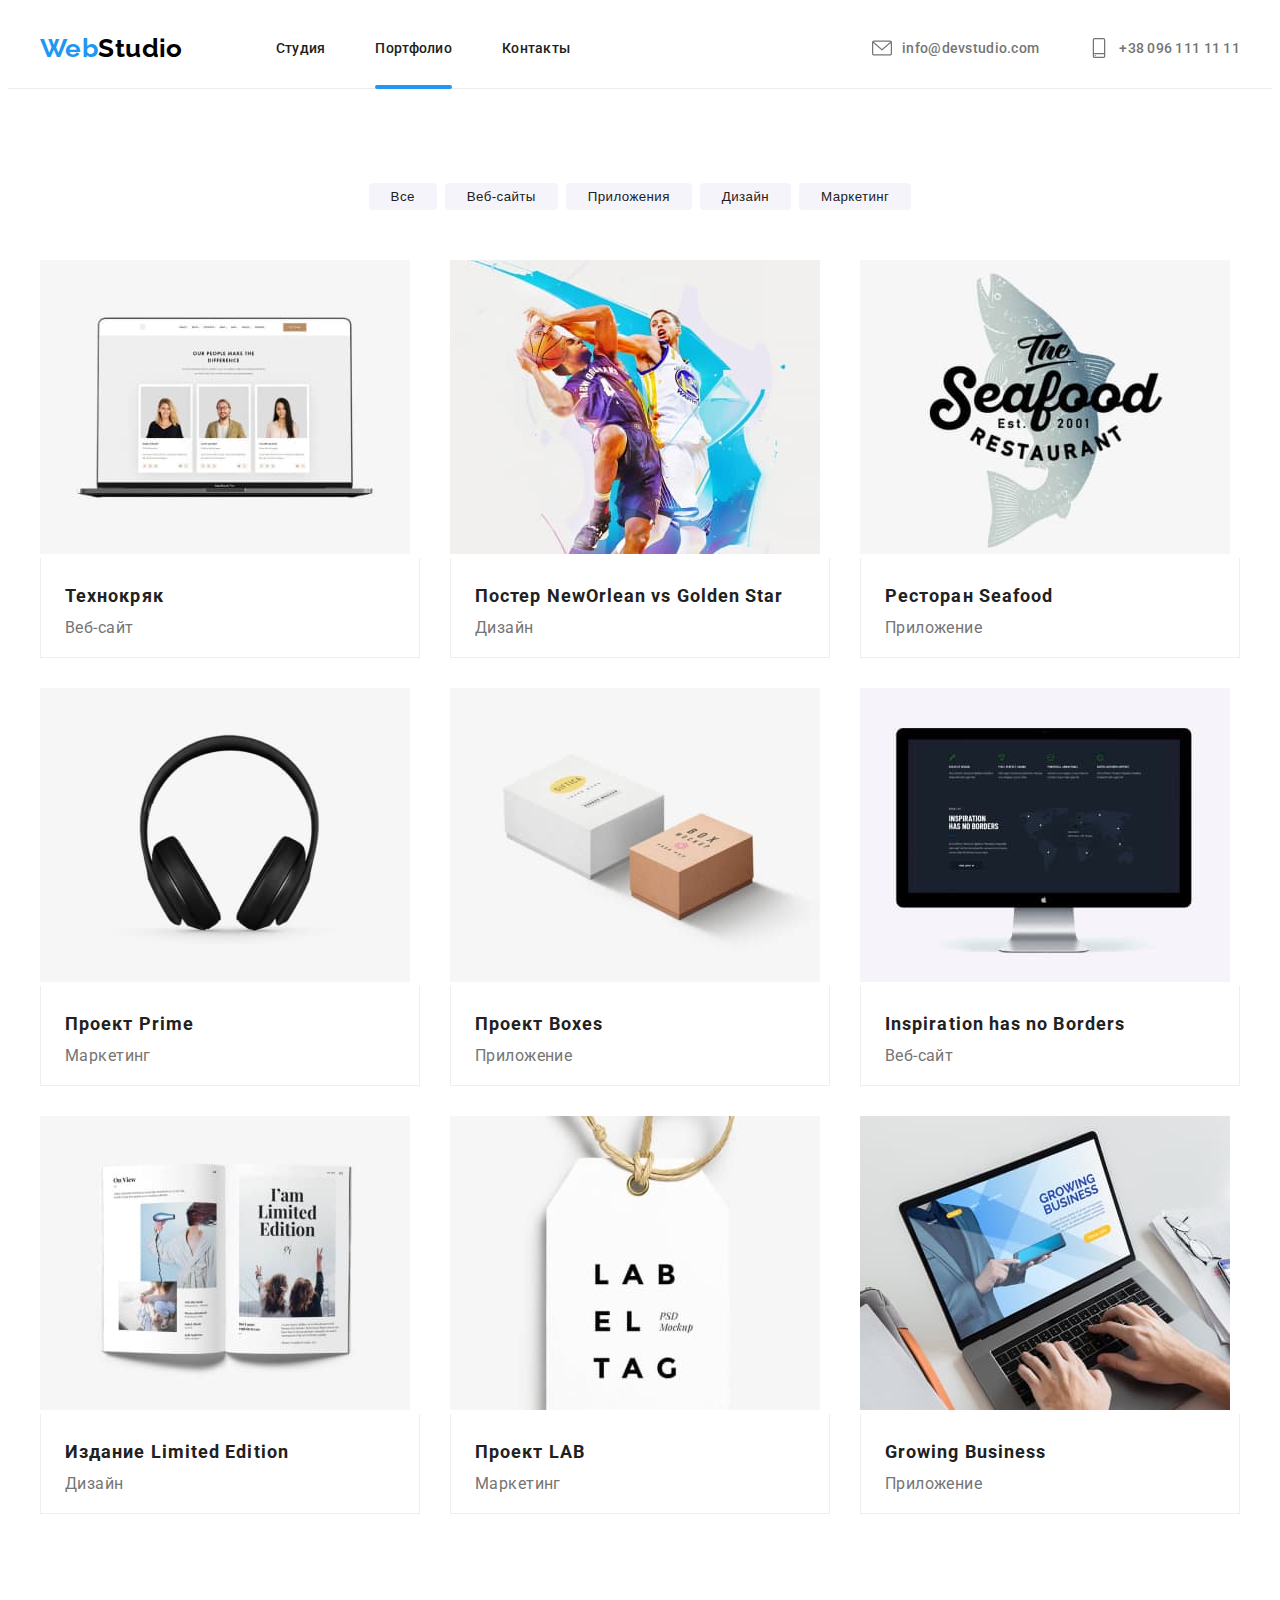
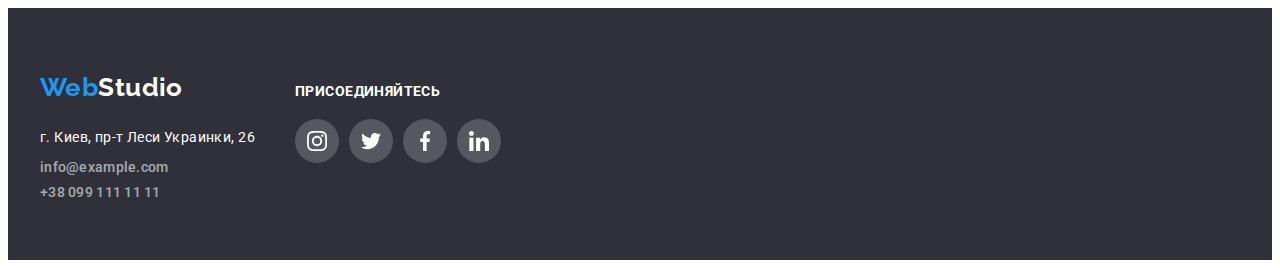
==== portfolio.html @ acebe958 "добавление дз5" ====
<!DOCTYPE html>
<html lang="ru">
  <head>
    <meta charset="UTF-8" />
    <meta http-equiv="X-UA-Compatible" content="IE=edge" />
    <meta name="viewport" content="width=device-width, initial-scale=1.0" />
    <title>Портфолио</title>
    <link rel="preconnect" href="https://fonts.gstatic.com" />
    <link
      rel="stylesheet"
      href="https://cdnjs.cloudflare.com/ajax/libs/modern-normalize/1.0.0/modern-normalize.min.css"
      integrity="sha512-ISS7cAi1PEhQ8jnbJpJZMd29NlhNj4AWYyLOSp2CE/CsHxTCu+r+t0D2yoJudVrd0/8fTVPUVDzY5Tvli75u/g=="
      crossorigin="anonymous"
    />
    <link
      href="https://fonts.googleapis.com/css2?family=Raleway:wght@700&family=Roboto:wght@400;500;700;900&display=swap"
      rel="stylesheet"
    />
    <link rel="stylesheet" href="./css/styles.css" />
  </head>
  <body>
    <!--Шапка сайта-->
    <header class="header">
      <div class="container">
        <nav class="navigation">
          <a class="logo link" href="./index.html"
            ><span class="first-part-logo">Web</span
            ><span class="second-part-logo">Studio</span></a
          >
          <ul class="site-nav list-no-style">
            <li class="item">
              <a class="link" href="./index.html">Студия</a>
            </li>
            <li class="item">
              <a class="current link" href="./portfolio.html">Портфолио</a>
            </li>
            <li class="item"><a class="link" href="#">Контакты</a></li>
          </ul>
        </nav>
        <ul class="list-no-style contacts">
          <li class="item">
            <a class="link-contacts link" href="mailto:info@devstudio.com">
              <svg class="contacts-icon" width="20" height="20">
                <use href="./images/icons.svg#icon-envelope"></use>
              </svg>
              info@devstudio.com</a
            >
          </li>
          <li class="item">
            <a class="link-contacts link" href="tel:+380961111111">
              <svg class="contacts-icon" width="20" height="20">
                <use href="./images/icons.svg#icon-smartphone"></use>
              </svg>
              +38 096 111 11 11</a
            >
          </li>
        </ul>
      </div>
    </header>
    <!-- Основная информация -->
    <main class="main-portfolio">
      <section class="section">
        <div class="container">
          <h1 class="section-title" hidden>Портфолио</h1>
          <!-- Кнопки -->
          <ul class="list-no-style filters">
            <li class="btn">
              <button type="button" class="button secondary btn-filters">
                Все
              </button>
            </li>
            <li class="btn">
              <button type="button" class="button secondary btn-filters">
                Веб-сайты
              </button>
            </li>
            <li class="btn">
              <button type="button" class="button secondary btn-filters">
                Приложения
              </button>
            </li>
            <li class="btn">
              <button type="button" class="button secondary btn-filters">
                Дизайн
              </button>
            </li>
            <li class="btn">
              <button type="button" class="button secondary btn-filters">
                Маркетинг
              </button>
            </li>
          </ul>
          <!-- /Кнопки -->

          <!-- Карточки -->
          <ul class="cards-list list-no-style">
            <li class="element">
              <div class="thumb">
                <img
                  src="./images/portfolio/project-1.jpg"
                  alt="Ноутбук с открытой страницей сайта"
                  width="370"
                />
                <div class="overlay-cards">
                  <p class="overlay-text">
                    Технокряк это современная площадка распространения
                    коронавируса. Компании используют эту платформу для
                    цифрового шпионажа и атак на защищённые сервера конкурентов.
                  </p>
                </div>
              </div>
              <div class="text">
                <h2 class="title">Технокряк</h2>
                <p>Веб-сайт</p>
              </div>
            </li>
            <li class="element">
              <div class="thumb">
                <img
                  src="./images/portfolio/project-2.jpg"
                  alt="Два баскетболиста"
                  width="370"
                />
                <div class="overlay-cards">
                  <p class="overlay-text">
                    Технокряк это современная площадка распространения
                    коронавируса. Компании используют эту платформу для
                    цифрового шпионажа и атак на защищённые сервера конкурентов.
                  </p>
                </div>
              </div>
              <div class="text">
                <h2 class="title">Постер NewOrlean vs Golden Star</h2>
                <p>Дизайн</p>
              </div>
            </li>
            <li class="element">
              <div class="thumb">
                <img
                  src="./images/portfolio/project-3.jpg"
                  alt="Логотип ресторана"
                  width="370"
                />
                <div class="overlay-cards">
                  <p class="overlay-text">
                    Технокряк это современная площадка распространения
                    коронавируса. Компании используют эту платформу для
                    цифрового шпионажа и атак на защищённые сервера конкурентов.
                  </p>
                </div>
              </div>
              <div class="text">
                <h2 class="title">Ресторан Seafood</h2>
                <p>Приложение</p>
              </div>
            </li>
            <li class="element">
              <div class="thumb">
                <img
                  src="./images/portfolio/project-4.jpg"
                  alt="Наушники"
                  width="370"
                />
                <div class="overlay-cards">
                  <p class="overlay-text">
                    Технокряк это современная площадка распространения
                    коронавируса. Компании используют эту платформу для
                    цифрового шпионажа и атак на защищённые сервера конкурентов.
                  </p>
                </div>
              </div>
              <div class="text">
                <h2 class="title">Проект Prime</h2>
                <p>Маркетинг</p>
              </div>
            </li>
            <li class="element">
              <div class="thumb">
                <img
                  src="./images/portfolio/project-5.jpg"
                  alt="Две коробки"
                  width="370"
                />
                <div class="overlay-cards">
                  <p class="overlay-text">
                    Технокряк это современная площадка распространения
                    коронавируса. Компании используют эту платформу для
                    цифрового шпионажа и атак на защищённые сервера конкурентов.
                  </p>
                </div>
              </div>
              <div class="text">
                <h2 class="title">Проект Boxes</h2>
                <p>Приложение</p>
              </div>
            </li>
            <li class="element">
              <div class="thumb">
                <img
                  src="./images/portfolio/project-6.jpg"
                  alt="Монитор"
                  width="370"
                />
                <div class="overlay-cards">
                  <p class="overlay-text">
                    Технокряк это современная площадка распространения
                    коронавируса. Компании используют эту платформу для
                    цифрового шпионажа и атак на защищённые сервера конкурентов.
                  </p>
                </div>
              </div>
              <div class="text">
                <h2 class="title">Inspiration has no Borders</h2>
                <p>Веб-сайт</p>
              </div>
            </li>
            <li class="element">
              <div class="thumb">
                <img
                  src="./images/portfolio/project-7.jpg"
                  alt="Открытый журнал"
                  width="370"
                />
                <div class="overlay-cards">
                  <p class="overlay-text">
                    Технокряк это современная площадка распространения
                    коронавируса. Компании используют эту платформу для
                    цифрового шпионажа и атак на защищённые сервера конкурентов.
                  </p>
                </div>
              </div>
              <div class="text">
                <h2 class="title">Издание Limited Edition</h2>
                <p>Дизайн</p>
              </div>
            </li>
            <li class="element">
              <div class="thumb">
                <img
                  src="./images/portfolio/project-8.jpg"
                  alt="Бирка на веревочке"
                  width="370"
                />
                <div class="overlay-cards">
                  <p class="overlay-text">
                    Технокряк это современная площадка распространения
                    коронавируса. Компании используют эту платформу для
                    цифрового шпионажа и атак на защищённые сервера конкурентов.
                  </p>
                </div>
              </div>
              <div class="text">
                <h2 class="title">Проект LAB</h2>
                <p>Маркетинг</p>
              </div>
            </li>
            <li class="element">
              <div class="thumb">
                <img
                  src="./images/portfolio/project-9.jpg"
                  alt="Работа на ноутбуке"
                  width="370"
                />
                <div class="overlay-cards">
                  <p class="overlay-text">
                    Технокряк это современная площадка распространения
                    коронавируса. Компании используют эту платформу для
                    цифрового шпионажа и атак на защищённые сервера конкурентов.
                  </p>
                </div>
              </div>
              <div class="text">
                <h2 class="title">Growing Business</h2>
                <p>Приложение</p>
              </div>
            </li>
          </ul>
          <!-- /Карточки -->
        </div>
      </section>
    </main>

    <!--Подвал-->
    <footer class="footer">
      <div class="container">
        <div class="footer-left-block">
          <a class="logo link" href="./index.html"
            ><span class="first-part-logo">Web</span
            ><span class="second-part-logo">Studio</span></a
          >
          <address class="footer-address">
            <p class="item">г. Киев, пр-т Леси Украинки, 26</p>
            <a class="link-contacts link item" href="mailto:info@example.com"
              >info@example.com</a
            >
            <a class="link-contacts link item" href="tel:+380991111111"
              >+38 099 111 11 11</a
            >
          </address>
        </div>
        <div class="footer-right-block">
          <h2 class="title">Присоединяйтесь</h2>
          <ul class="list-no-style social-list">
            <li class="item">
              <a class="social-link" href="instagram.com">
                <svg class="social-icon" width="20" height="20">
                  <use href="./images/icons.svg#icon-instagram"></use>
                </svg>
              </a>
            </li>
            <li class="item">
              <a class="social-link" href="twitter.com">
                <svg class="social-icon" width="20" height="20">
                  <use href="./images/icons.svg#icon-twitter"></use>
                </svg>
              </a>
            </li>
            <li class="item">
              <a class="social-link" href="facebook.com">
                <svg class="social-icon" width="20" height="20">
                  <use href="./images/icons.svg#icon-facebook"></use>
                </svg>
              </a>
            </li>
            <li class="item">
              <a class="social-link" href="linkedin.com">
                <svg class="social-icon" width="20" height="20">
                  <use href="./images/icons.svg#icon-linkedin"></use>
                </svg>
              </a>
            </li>
          </ul>
        </div>
      </div>
    </footer>
  </body>
</html>
---- css/styles.css ----
:root {
  --primary-bg-color: #ffffff;
  --secondary-bg-color: #f5f4fa;
  --bg-color-footer: #2f303a;
  --primary-text-color: #757575;
  --title-text-color: #212121;
  --accent-color: #2196f3;
  --text-color-on-dark: #ffffff;
  --header-border-color: #ececec;
  --border-color: #eeeeee;
  --card-set-gap: 30px;
  --icon-color: #afb1b8;
  --icon-background-color-footer: rgba (255, 255, 255, 0.1);
  --shadow-cards: 0px 2px 1px rgba(0, 0, 0, 0.2),
    0px 1px 1px rgba(0, 0, 0, 0.14), 0px 1px 3px rgba(0, 0, 0, 0.12);
  --shadow-cards-element: 0px 1px 1px rgba(0, 0, 0, 0.12),
    0px 4px 4px rgba(0, 0, 0, 0.06), 1px 4px 6px rgba(0, 0, 0, 0.16);
  --accent-overlay-color: rgba(33, 150, 243, 0.9);
  --shadow-button: 0px 3px 1px rgba(0, 0, 0, 0.1),
    0px 1px 2px rgba(0, 0, 0, 0.08), 0px 2px 2px rgba(0, 0, 0, 0.12);

  --shadow-button-order: 0px 4px 4px rgba(0, 0, 0, 0.15);
}

body {
  background-color: var(--primary-bg-color);
  color: var(--primary-text-color);
  font-family: Roboto, Oxygen, Ubuntu, Cantarell, 'Open Sans', 'Helvetica Neue',
    sans-serif;
  font-size: 14px;
  line-height: 1.71;
  letter-spacing: 0.03em;
}
h1,
h2,
h3,
h4,
h5,
h6,
p {
  margin-top: 0px;
  margin-bottom: 0px;
}
/* Components */

/* Container */
.container {
  width: 1200px;
  padding-left: 15px;
  padding-right: 15px;
  margin: 0 auto;
}
/* /Container */

/* LOGO */
.logo {
  font-family: Raleway;
  font-weight: 700;
  font-size: 26px;
  line-height: 1.476;
}
.first-part-logo {
  color: var(--accent-color);
}
.second-part-logo {
  color: #000000;
}
/* /LOGO */

/* LIST */
.list-no-style {
  list-style: none;
  padding: 0;
  margin: 0;
}

/* /LIST */

/* LINK */
.link {
  color: currentColor;
  text-decoration: none;
}
/* /LINK */

/* BUTTONS */
.button {
  background-color: var(--secondary-bg-color);
  color: var(--title-text-color);
  cursor: pointer;
  text-align: center;
  border: transparent;
  border-radius: 4px;
}

.primary {
  font-weight: bold;
  font-size: 16px;
  line-height: 1.875;
  /* display: flex;
    align-items: center; */
  letter-spacing: 0.06em;
  background-color: var(--accent-color);
  color: var(--text-color-on-dark);
  padding: 10px 32px;
}

.secondary {
  letter-spacing: 0.03em;
  background-color: var(--secondary-bg-color);
  color: var(--title-text-color);
  padding: 6px 22px;
}
/* /BUTTONS */

/* /Components */

/* Основной цвет текста #757575 */
/* Вторичный цвет текста черный #212121 */
/* Цвет выделения синий #2196F3 */
/* Дополнительный цвет текста белый #FFFFFF */
/* Вторичный цвет фона #F5F4FA */

/* Header */
.header {
  border-bottom: 1px solid var(--header-border-color);
}
.header .container {
  display: flex;
  align-items: center;
}
.navigation {
  display: flex;
  align-items: center;
}
.header .logo {
  margin-right: 93px;
}

.site-nav {
  display: flex;
}

.site-nav .item:not(:last-child) {
  margin-right: 50px;
}

.site-nav .link {
  padding-top: 32px;
  padding-bottom: 32px;
  display: block;
  font-weight: 500;
  font-size: 14px;
  line-height: 1.143;
  letter-spacing: 0.02em;
  color: var(--title-text-color);
  transition: color 250ms cubic-bezier(0.4, 0, 0.2, 1);
}

.site-nav .link:hover,
.site-nav .link:focus {
  color: var(--accent-color);
}
/* .site-nav .link.current {
  color: var(--accent-color);
} */

.site-nav .item {
  display: flex;
}

.current.link {
  display: flex;
  position: relative;
}

.current.link::after {
  content: '';
  position: absolute;
  bottom: -1px;
  height: 4px;
  width: 100%;
  background-color: var(--accent-color);
  border-radius: 2px;
}

.link-contacts {
  font-weight: 500;
  font-size: 14px;
  line-height: 1.143;
  letter-spacing: 0.02em;
  color: currentColor;
}

.link-contacts {
  display: flex;
  align-items: center;
  transition: color 250ms cubic-bezier(0.4, 0, 0.2, 1);
}

.contacts-icon {
  margin-right: 10px;
  fill: currentColor;
}

.link-contacts:hover,
.link-contacts:focus {
  color: var(--accent-color);
}

.header .contacts {
  margin-left: auto;
}
.header .contacts {
  display: flex;
}

.contacts .item + .item {
  margin-left: 50px;
}

.link-contacts .link {
  display: flex;
}
.contacts-icon {
  display: flex;
  flex-direction: row;
}
/* /Header */

/* Main */

/* Hero */
.hero {
  text-align: center;
}
.hero-title {
  font-weight: 900;
  font-size: 44px;
  line-height: 1.36;
  letter-spacing: 0.06em;
  text-transform: uppercase;
  color: var(--text-color-on-dark);
  margin-top: 0px;
  margin-bottom: 30px;
}

.overlay {
  background-color: var(--bg-color-footer);
  box-sizing: border-box;
  background-image: linear-gradient(
      to right,
      rgba(47, 48, 58, 0.4),
      rgba(47, 48, 58, 0.4)
    ),
    url(../images/bg-hero.jpg);
  background-repeat: no-repeat;
  background-size: cover;
  background-position: center;
  height: 600px;
  max-width: 1600px;
  margin-left: auto;
  margin-right: auto;
  padding-top: 200px;
  padding-bottom: 200px;
}
/* /Hero */

/* section */
.section {
  padding-top: 94px;
  padding-bottom: 94px;
}

.section.no-padding {
  padding-top: 0;
}
.section-title {
  font-weight: bold;
  font-size: 36px;
  line-height: 1.167;
  text-align: center;
  color: var(--title-text-color);
  margin-bottom: 50px;
}
/* /section */

/* advantage */
.advantage-list {
  display: flex;
  justify-content: space-between;
}
.advantage-list .title {
  font-weight: bold;
  font-size: 14px;
  line-height: 1.143;
  text-transform: uppercase;
  color: var(--title-text-color);
  margin-bottom: 10px;
}

.advantage {
  width: 270px;
}
.advantage:not(:last-child) {
  margin-right: 30px;
}

/* .advantage::before {

 
  min-height: 110px;

  margin-bottom: 10px;

}
*/
.advantage-icon {
  display: flex;
  background-color: var(--secondary-bg-color);
  align-items: center;
  justify-content: center;
  width: 270px;
  height: 120px;

  margin-bottom: 30px;
}

/* /advantage */

/* Work */
.work-list {
  display: flex;
  justify-content: space-between;
}

.work-list .item {
  position: relative;
}

.work-example {
  display: block;
}

.work-label {
  position: absolute;
  bottom: 0%;
  display: block;
  text-align: center;
  align-items: center;
  padding: 27px 82px;
  background-image: linear-gradient(
    to right,
    rgba(47, 48, 58, 0.8),
    rgba(47, 48, 58, 0.8)
  );
  color: var(--text-color-on-dark);
  text-transform: uppercase;
}

/* /Work */

/* Team */
.team {
  background-color: var(--secondary-bg-color);
}
.team-list {
  font-size: 16px;
  line-height: 1.188;
  text-align: center;
  display: flex;
}

.team-list .title {
  font-weight: 500;
  color: var(--title-text-color);
  margin-bottom: 10px;
}
.team-list .text {
  padding-top: 30px;
  padding-bottom: 30px;
  padding-left: 32px;
  padding-right: 32px;
}
.team-list .element {
  width: 270px;
  border-radius: 4px;
  box-shadow: var(--shadow-cards);
}
.team-list .element:not(:last-child) {
  margin-right: 30px;
}

.text .about {
  margin-bottom: 16px;
}

.social-list {
  display: flex;
  text-align: center;
}
.social-list .item {
  display: flex;
  /* height: 44px;
  width: 44px; */
  align-items: center;
  justify-content: center;
  border-radius: 50%;
}

.social-list .item:not(:last-child) {
  margin-right: 10px;
}

.social-list .social-link {
  display: flex;
  height: 44px;
  width: 44px;
  align-items: center;
  justify-content: center;
  border-radius: 50%;
  background-color: inherit;
  transition: background-color 250ms cubic-bezier(0.4, 0, 0.2, 1);
}

.social-list .social-link:hover,
.social-list .social-link:focus {
  background-color: var(--accent-color);
}

.social-icon {
  fill: var(--icon-color);
  transition: fill 250ms cubic-bezier(0.4, 0, 0.2, 1);
}

.team-list .social-link:hover .social-icon,
.team-list .social-link:focus .social-icon {
  fill: var(--text-color-on-dark);
}

/* /Team */

/* Clients */
.clients-list {
  display: flex;
  justify-content: center;
}
.clients-list .item {
  display: flex;
  border: 1px solid var(--icon-color);
  box-sizing: border-box;
  border-radius: 4px;
  width: 170px;
  height: 90px;
  transition: 250ms cubic-bezier(0.4, 0, 0.2, 1);
}

.clients-list .item:not(:last-child) {
  margin-right: 30px;
}

.clients-list .clients-link {
  display: flex;
  width: 100%;
  align-items: center;
  justify-content: center;
}

.clients-icon {
  fill: var(--icon-color);
  transition: fill 250ms cubic-bezier(0.4, 0, 0.2, 1);
}

.clients-list .clients-link:hover,
.clients-list .clients-link:focus {
  border: 1px solid var(--accent-color);
}

.clients-list .clients-link:hover .clients-icon,
.clients-list .clients-link:focus .clients-icon {
  fill: var(--accent-color);
}

/* /Clients */

/* Buttons */
.btn-order {
  font-weight: 700;
  box-shadow: var(--shadow-button-order);
}

.filters .btn:not(:last-child) {
  margin-right: 8px;
}

.btn .btn-filters {
  font-weight: 500;
  background-color: var(--secondary-bg-color);
  color: var(--title-text-color);
  box-shadow: none;
  transition: background-color 250ms cubic-bezier(0.4, 0, 0.2, 1),
    color 250ms cubic-bezier(0.4, 0, 0.2, 1),
    box-shadow 250ms cubic-bezier(0.4, 0, 0.2, 1);
}

.filters {
  display: flex;
  justify-content: center;
  margin-bottom: 50px;
}

.btn .btn-filters:hover,
.btn .btn-filters:focus {
  background-color: var(--accent-color);
  color: var(--text-color-on-dark);
  box-shadow: var(--shadow-button);
}
/* /Buttons */

/* Elements */
.element {
  background-color: var(--primary-bg-color);
}
.element .photo {
  display: block;
}
/* /Elements */

/* Cards */
.cards-list {
  font-size: 16px;
  line-height: 1.188;
  display: flex;
  flex-wrap: wrap;
  margin-left: calc(-1 * var(--card-set-gap));
  margin-top: calc(-1 * var(--card-set-gap));
}
.cards-list .element {
  flex-basis: calc(100% / 3 - 30px);
  margin-left: var(--card-set-gap);
  margin-top: var(--card-set-gap);
  transition: box-shadow 250ms cubic-bezier(0.4, 0, 0.2, 1);
}

.cards-list .element:hover {
  box-shadow: var(--shadow-cards-element);
}

.cards-list .title {
  font-weight: bold;
  font-size: 18px;
  line-height: 2;
  letter-spacing: 0.06em;
  color: var(--title-text-color);
  margin-bottom: 4px;
}
.cards-list .text {
  padding-top: 20px;
  padding-bottom: 20px;
  padding-right: 24px;
  padding-left: 24px;
  border: 1px solid var(--border-color);
  border-top: none;
}

.thumb {
  position: relative;
  overflow: hidden;
}

.overlay-cards {
  display: flex;
  position: absolute;
  opacity: 0;
  top: 0;
  left: 0;
  transform: translateY(100%);
  height: 100%;
  width: 100%;
  background-color: var(--accent-overlay-color);
  padding-left: 25px;
  padding-right: 25px;
  align-items: center;
  transition: transform 250ms cubic-bezier(0.4, 0, 0.2, 1);
}

.cards-list .element:hover .overlay-cards {
  transform: translateY(0);
  opacity: 1;
}

.overlay-text {
  color: var(--text-color-on-dark);
  font-size: 18px;
  line-height: 1.56;
  letter-spacing: 0.03em;
}

/* /Cards */

/* /Main */

/* Footer */

.footer {
  background-color: var(--bg-color-footer);
  padding-top: 60px;
  padding-bottom: 60px;
}

.footer .container {
  display: flex;
  align-items: baseline;
}

.footer-left-block {
  margin-right: 40px;
}

.footer .logo {
  display: block;
  margin-bottom: 20px;
}
.footer-address {
  font-size: 14px;
  font-style: normal;
  line-height: 1.714;
  color: var(--text-color-on-dark);

  display: flex;
  flex-direction: column;
}
.footer-address .link-contacts {
  color: rgba(255, 255, 255, 0.6);
  transition: color 250ms cubic-bezier(0.4, 0, 0.2, 1);
}

.footer-address .item:not(:last-child) {
  margin-bottom: 9px;
}

.footer-address .link-contacts:hover,
.footer-address .link-contacts:focus {
  color: var(--accent-color);
}
.footer .second-part-logo {
  color: var(--text-color-on-dark);
}

.footer-right-block {
  text-align: center;
}
.footer-right-block .title {
  color: var(--text-color-on-dark);
  color: var(--text-color-on-dark);
  font-weight: bold;
  font-size: 14px;
  line-height: 1.143;
  text-transform: uppercase;
  margin-bottom: 20px;
  text-align: left;
}

.footer-right-block .item {
  border-radius: 50%;
  background-color: rgba(255, 255, 255, 0.1);
  background-repeat: no-repeat;
  background-position: center;
  background-size: 20px;
  transition: background-color 250ms cubic-bezier(0.4, 0, 0.2, 1);
}

.footer-right-block .social-link:hover,
.footer-right-block .social-link:focus {
  background-color: var(--accent-color);
}
.footer .social-icon {
  fill: var(--text-color-on-dark);
}

/* /Footer */

/* -------------------------------------------- */

.is-hidden {
  visibility: hidden;
  opacity: 0;
  pointer-events: none;
}
/* 
.is-hidden .backdrop {
  opacity: 0;
} */

.backdrop {
  /* visibility: visible; */
  position: fixed;
  top: 0;
  bottom: 0;
  background: rgba(0, 0, 0, 0.2);
  width: 100%;
  height: 100%;
  opacity: 1;
  transition: opacity 250ms cubic-bezier(0.4, 0, 0.2, 1);
  transition: visibility 250ms cubic-bezier(0.4, 0, 0.2, 1);
}

.is-hidden .modal {
  transform: scale(0.5);
  opacity: 0;
}

.modal {
  transform: scale(1);
  transition: transform 250ms cubic-bezier(0.4, 0, 0.2, 1),
    opacity 250ms cubic-bezier(0.4, 0, 0.2, 1);
  opacity: 1;
  position: absolute;
  top: 50%;
  left: 50%;
  transform: translate(-50%, -50%);
  width: 528px;
  height: 581px;
  background-color: var(--primary-bg-color);
  box-shadow: 0px 1px 3px rgba(0, 0, 0, 0.12), 0px 1px 1px rgba(0, 0, 0, 0.14),
    0px 2px 1px rgba(0, 0, 0, 0.2);
  border-radius: 4px;
}

.close {
  position: absolute;
  top: 8px;
  right: 8px;
  display: flex;
  align-items: center;
  justify-content: center;
  height: 30px;
  width: 30px;
  background: #ffffff;
  border: 1px solid rgba(0, 0, 0, 0.1);
  box-sizing: border-box;
  border-radius: 15px;
  cursor: pointer;
}
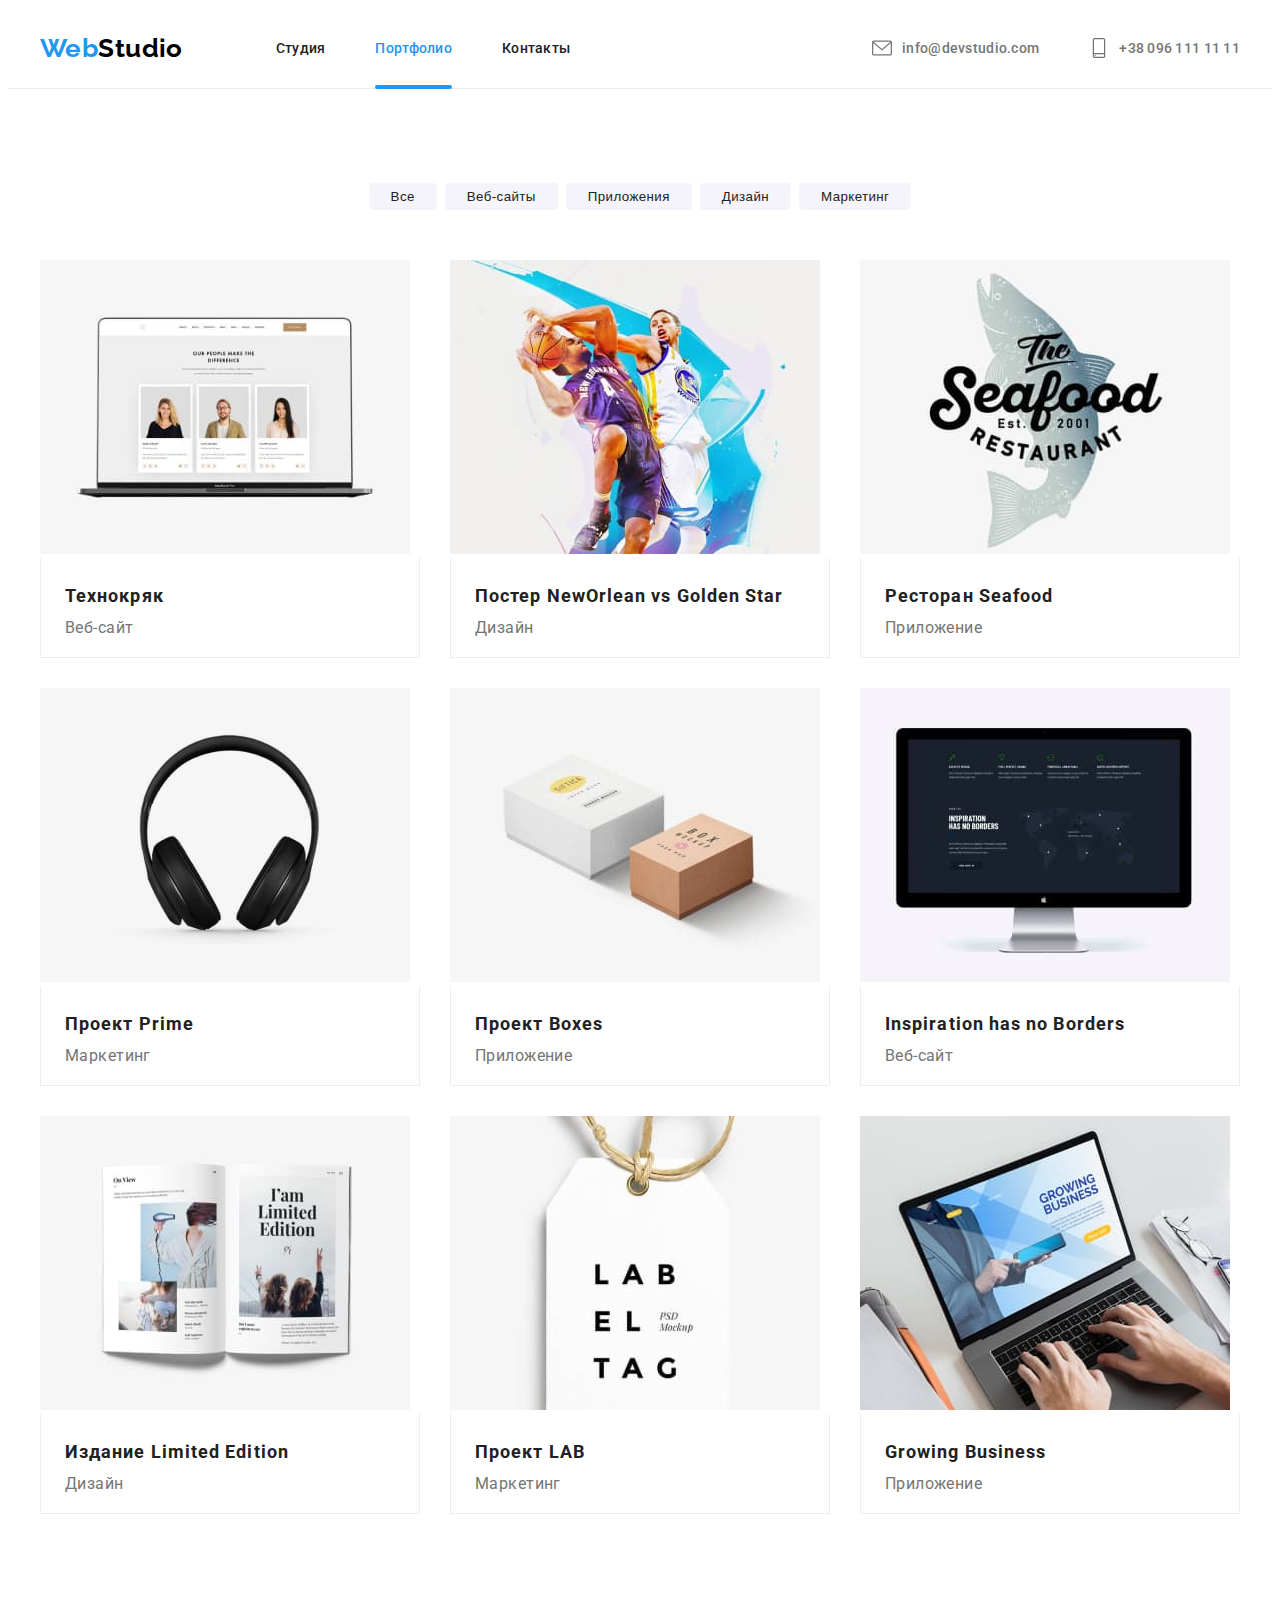
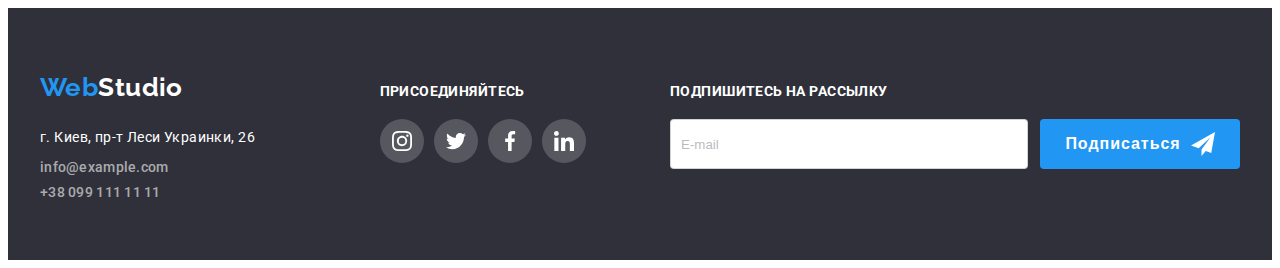
==== commit bafff51c: "доделал 6дз" ====
--- a/portfolio.html
+++ b/portfolio.html
@@ -331,6 +331,26 @@
             </li>
           </ul>
         </div>
+        <form class="js-speaker-form form-send">
+          <div class="form-field">
+            <label for="send" class="form-label title"
+              >Подпишитесь на рассылку</label
+            >
+            <input
+              type="email"
+              class="form-input"
+              name="send"
+              id="send"
+              placeholder="E-mail"
+            />
+          </div>
+  
+          <button type="submit" class="button primary">
+            <span class="btn-send-text">Подписаться</span>
+            <svg width="24" height="24">
+              <use href="./images/icons.svg#icon-send"></use>
+            </svg>
+          </button>
       </div>
     </footer>
   </body>
--- a/css/styles.css
+++ b/css/styles.css
@@ -20,6 +20,7 @@
     0px 1px 2px rgba(0, 0, 0, 0.08), 0px 2px 2px rgba(0, 0, 0, 0.12);
 
   --shadow-button-order: 0px 4px 4px rgba(0, 0, 0, 0.15);
+  --input-textarea-border: rgba(33, 33, 33, 0.2);
 }
 
 body {
@@ -102,7 +103,12 @@
   letter-spacing: 0.06em;
   background-color: var(--accent-color);
   color: var(--text-color-on-dark);
-  padding: 10px 32px;
+  /* padding: 10px 32px; */
+  justify-content: center;
+  display: flex;
+  align-items: center;
+  width: 200px;
+  height: 50px;
 }
 
 .secondary {
@@ -161,9 +167,9 @@
 .site-nav .link:focus {
   color: var(--accent-color);
 }
-/* .site-nav .link.current {
+.site-nav .link.current {
   color: var(--accent-color);
-} */
+}
 
 .site-nav .item {
   display: flex;
@@ -447,23 +453,27 @@
 }
 .clients-list .item {
   display: flex;
+  /* border: 1px solid var(--icon-color);
+  box-sizing: border-box;
+  border-radius: 4px; */
+  width: 170px;
+  height: 90px;
+  /* transition: 250ms cubic-bezier(0.4, 0, 0.2, 1); */
+}
+
+.clients-list .item:not(:last-child) {
+  margin-right: 30px;
+}
+
+.clients-list .clients-link {
+  display: flex;
+  width: 100%;
+  align-items: center;
+  justify-content: center;
   border: 1px solid var(--icon-color);
   box-sizing: border-box;
   border-radius: 4px;
-  width: 170px;
-  height: 90px;
   transition: 250ms cubic-bezier(0.4, 0, 0.2, 1);
-}
-
-.clients-list .item:not(:last-child) {
-  margin-right: 30px;
-}
-
-.clients-list .clients-link {
-  display: flex;
-  width: 100%;
-  align-items: center;
-  justify-content: center;
 }
 
 .clients-icon {
@@ -484,9 +494,11 @@
 /* /Clients */
 
 /* Buttons */
-.btn-order {
+.btn-center {
   font-weight: 700;
   box-shadow: var(--shadow-button-order);
+  margin-left: auto;
+  margin-right: auto;
 }
 
 .filters .btn:not(:last-child) {
@@ -611,6 +623,7 @@
 .footer .container {
   display: flex;
   align-items: baseline;
+  justify-content: space-between;
 }
 
 .footer-left-block {
@@ -650,9 +663,9 @@
 .footer-right-block {
   text-align: center;
 }
-.footer-right-block .title {
+.footer .title {
   color: var(--text-color-on-dark);
-  color: var(--text-color-on-dark);
+  /* color: var(--text-color-on-dark); */
   font-weight: bold;
   font-size: 14px;
   line-height: 1.143;
@@ -742,3 +755,188 @@
   border-radius: 15px;
   cursor: pointer;
 }
+
+.icon-close {
+  fill: var(--title-text-color);
+  transition: fill 250ms cubic-bezier(0.4, 0, 0.2, 1);
+}
+
+.close:hover .icon-close,
+.close:focus .icon-close {
+  fill: var(--accent-color);
+}
+
+/* ------------------------------------------- */
+
+/* FORM */
+.form-textarea {
+  resize: none;
+}
+
+.form {
+  position: relative;
+  padding: 40px;
+  width: 528px;
+  height: 581px;
+  /* outline: 1px solid tomato; */
+  margin-left: auto;
+  margin-right: auto;
+  box-sizing: border-box;
+}
+
+.form-title {
+  text-align: center;
+  font-weight: bold;
+  font-size: 20px;
+  line-height: 1.15;
+  letter-spacing: 0.03em;
+
+  color: var(--title-text-color);
+  margin: 0;
+  margin-bottom: 12px;
+}
+
+.form-field {
+  position: relative;
+  display: flex;
+  flex-direction: column;
+  margin-bottom: 10px;
+  /* outline: 1px solid tomato; */
+}
+
+.form .form-label {
+  color: var(--primary-text-color);
+}
+
+.form-field ::placeholder {
+  color: rgba(117, 117, 117, 0.5);
+}
+
+.form-field .form-input,
+.form-field .form-textarea {
+  margin: 0;
+  padding: 10px 10px;
+  border-radius: 4px;
+  border: 1px solid var(--input-textarea-border);
+  width: 448px;
+  height: 40px;
+  box-sizing: border-box;
+  outline: none;
+  transition: border 250ms cubic-bezier(0.4, 0, 0.2, 1);
+}
+
+.form-field .form-input:focus,
+.form-field .form-textarea:focus {
+  border: 1px solid var(--accent-color);
+}
+
+.form-field .form-textarea {
+  min-height: 120px;
+}
+.group {
+  margin-bottom: 20px;
+}
+
+.agree {
+  position: relative;
+  display: flex;
+  flex-direction: row;
+  align-items: center;
+  justify-content: center;
+  margin-bottom: 30px;
+  height: 24px;
+  /* z-index: 2; */
+  /* background-color: tomato; */
+}
+.layer2 {
+  z-index: 1;
+}
+
+/* .agree-input {
+  opacity: 0;
+} */
+
+.icon-disagree,
+.icon-agree {
+  position: absolute;
+  display: flex;
+  align-items: center;
+  justify-content: center;
+  top: 5px;
+  left: 12px;
+  height: 15px;
+  width: 16px;
+  pointer-events: none;
+}
+
+.icon-agree {
+  opacity: 0;
+}
+
+.agree-input:checked ~ .icon-disagree {
+  opacity: 0;
+}
+
+.agree-input:checked ~ .icon-agree {
+  opacity: 1;
+}
+
+.agree .text-label {
+  font-size: 14px;
+  line-height: 1.71;
+  letter-spacing: 0.03em;
+
+  color: var(--primary-text-color);
+
+  margin-left: 7px;
+}
+
+.form-field .icon-form {
+  position: absolute;
+  left: 12px;
+  bottom: 11px;
+  fill: var(--title-text-color);
+  width: 18px;
+  height: 18px;
+  transition: fill 250ms cubic-bezier(0.4, 0, 0.2, 1);
+  /* background-color: aquamarine; */
+}
+
+.form-field .form-input:focus + .icon-form {
+  fill: var(--accent-color);
+}
+
+.modal-link {
+  color: var(--accent-color);
+}
+
+.form-send .form-input {
+  width: 358px;
+  height: 50px;
+}
+
+.form-send {
+  position: relative;
+  display: flex;
+  align-items: flex-end;
+  width: 570px;
+  height: 86px;
+  /* outline: 1px solid tomato; */
+  box-sizing: border-box;
+}
+
+.form-send .form-field {
+  margin-right: 12px;
+  margin-bottom: 0;
+  /* 
+  position: relative;
+  display: flex;
+  flex-direction: column;
+  margin-bottom: 10px; */
+}
+
+.btn-send-text {
+  margin-right: 10px;
+}
+
+/* ------------------------------------------- */
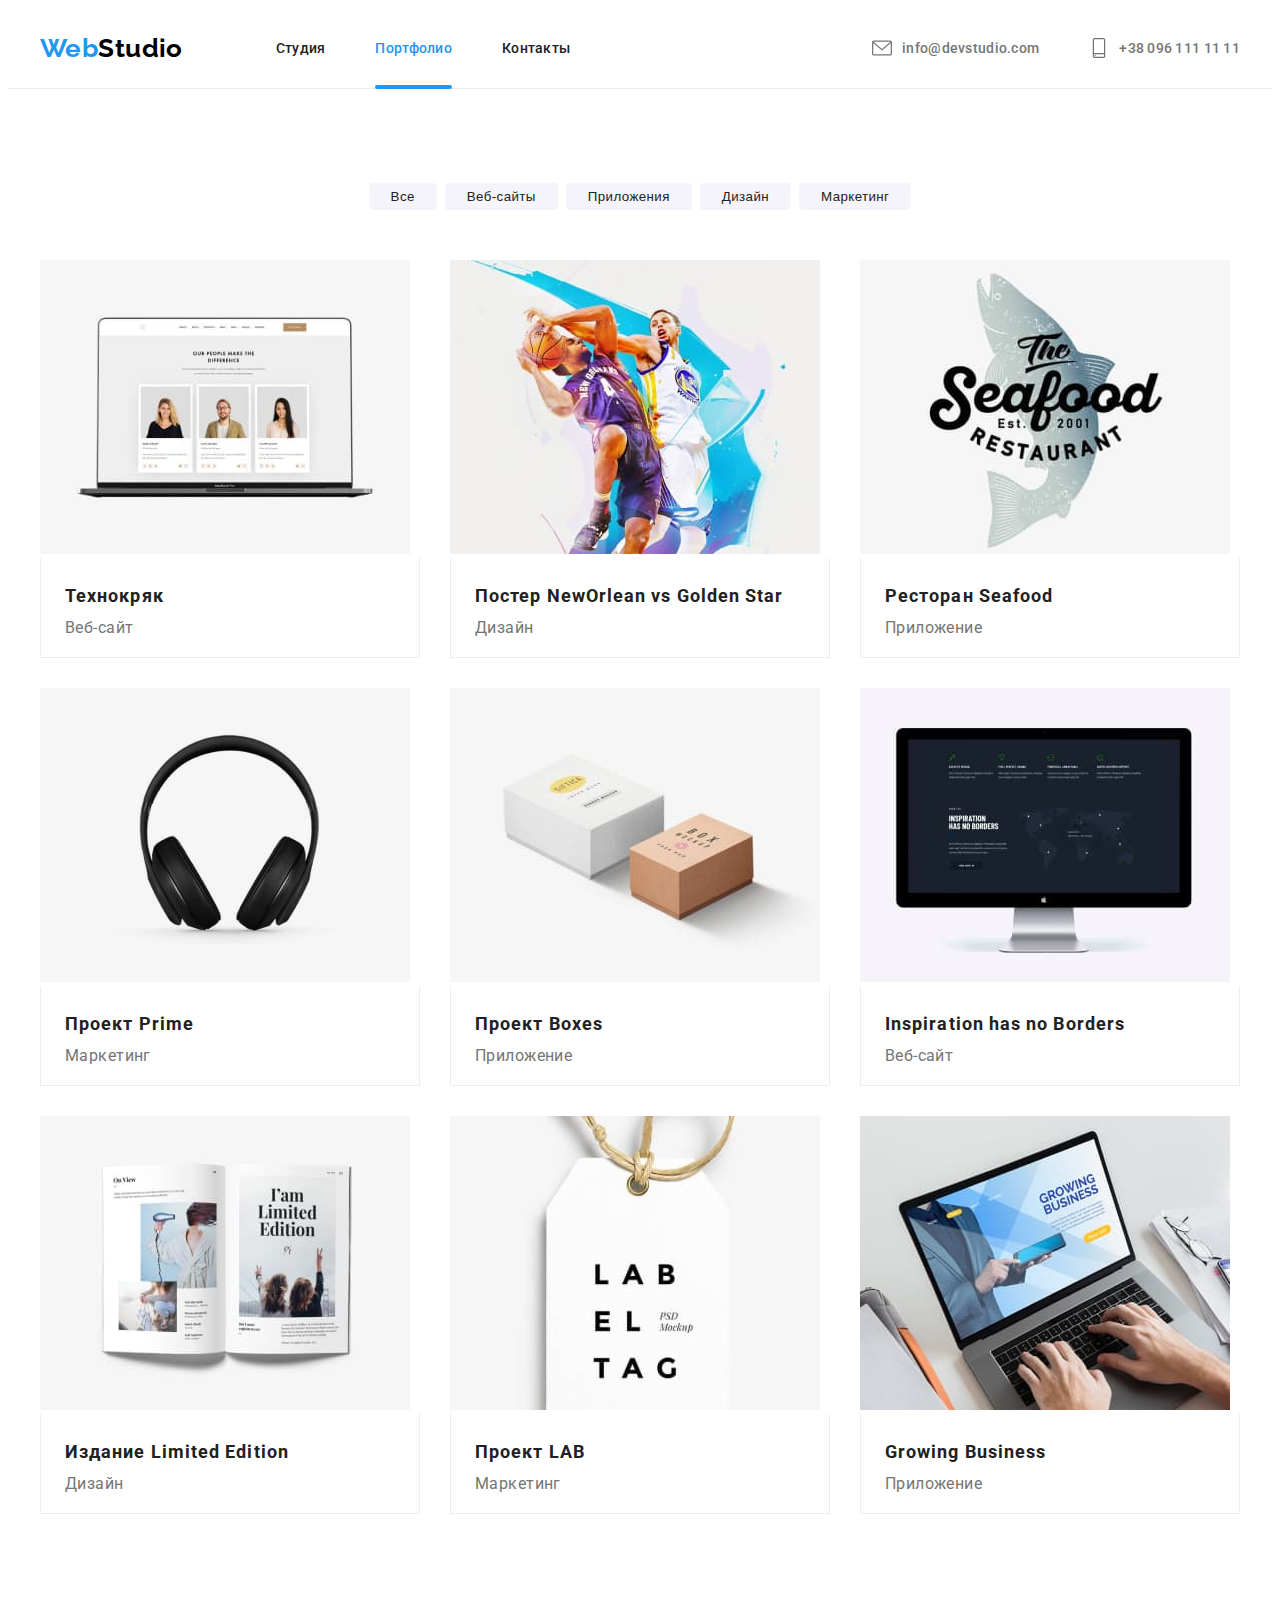
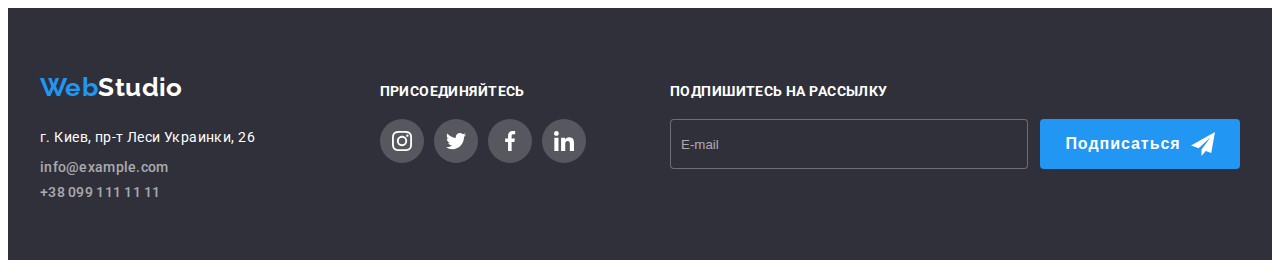
==== commit 3cd0c751: "Правки после ментора" ====
--- a/portfolio.html
+++ b/portfolio.html
@@ -344,13 +344,14 @@
               placeholder="E-mail"
             />
           </div>
-  
+
           <button type="submit" class="button primary">
             <span class="btn-send-text">Подписаться</span>
             <svg width="24" height="24">
               <use href="./images/icons.svg#icon-send"></use>
             </svg>
           </button>
+        </form>
       </div>
     </footer>
   </body>
--- a/css/styles.css
+++ b/css/styles.css
@@ -825,6 +825,12 @@
   transition: border 250ms cubic-bezier(0.4, 0, 0.2, 1);
 }
 
+.form .form-input[type='text'],
+.form .form-input[type='tel'],
+.form .form-input[type='email'] {
+  padding-left: 42px;
+}
+
 .form-field .form-input:focus,
 .form-field .form-textarea:focus {
   border: 1px solid var(--accent-color);
@@ -852,9 +858,9 @@
   z-index: 1;
 }
 
-/* .agree-input {
+.agree-input {
   opacity: 0;
-} */
+}
 
 .icon-disagree,
 .icon-agree {
@@ -863,6 +869,7 @@
   align-items: center;
   justify-content: center;
   top: 5px;
+  /* left: 2px; */
   left: 12px;
   height: 15px;
   width: 16px;
@@ -925,6 +932,14 @@
   box-sizing: border-box;
 }
 
+.form-send .form-input {
+  background-color: var(--bg-color-footer);
+  border: 1px solid rgba(255, 255, 255, 0.3);
+  /* box-sizing: border-box;
+  filter: drop-shadow(0px 4px 4px rgba(0, 0, 0, 0.15));
+  border-radius: 4px; */
+}
+
 .form-send .form-field {
   margin-right: 12px;
   margin-bottom: 0;
@@ -939,4 +954,8 @@
   margin-right: 10px;
 }
 
+.form-send .form-input::placeholder {
+  color: rgba(255, 255, 255, 0.6);
+}
+
 /* ------------------------------------------- */
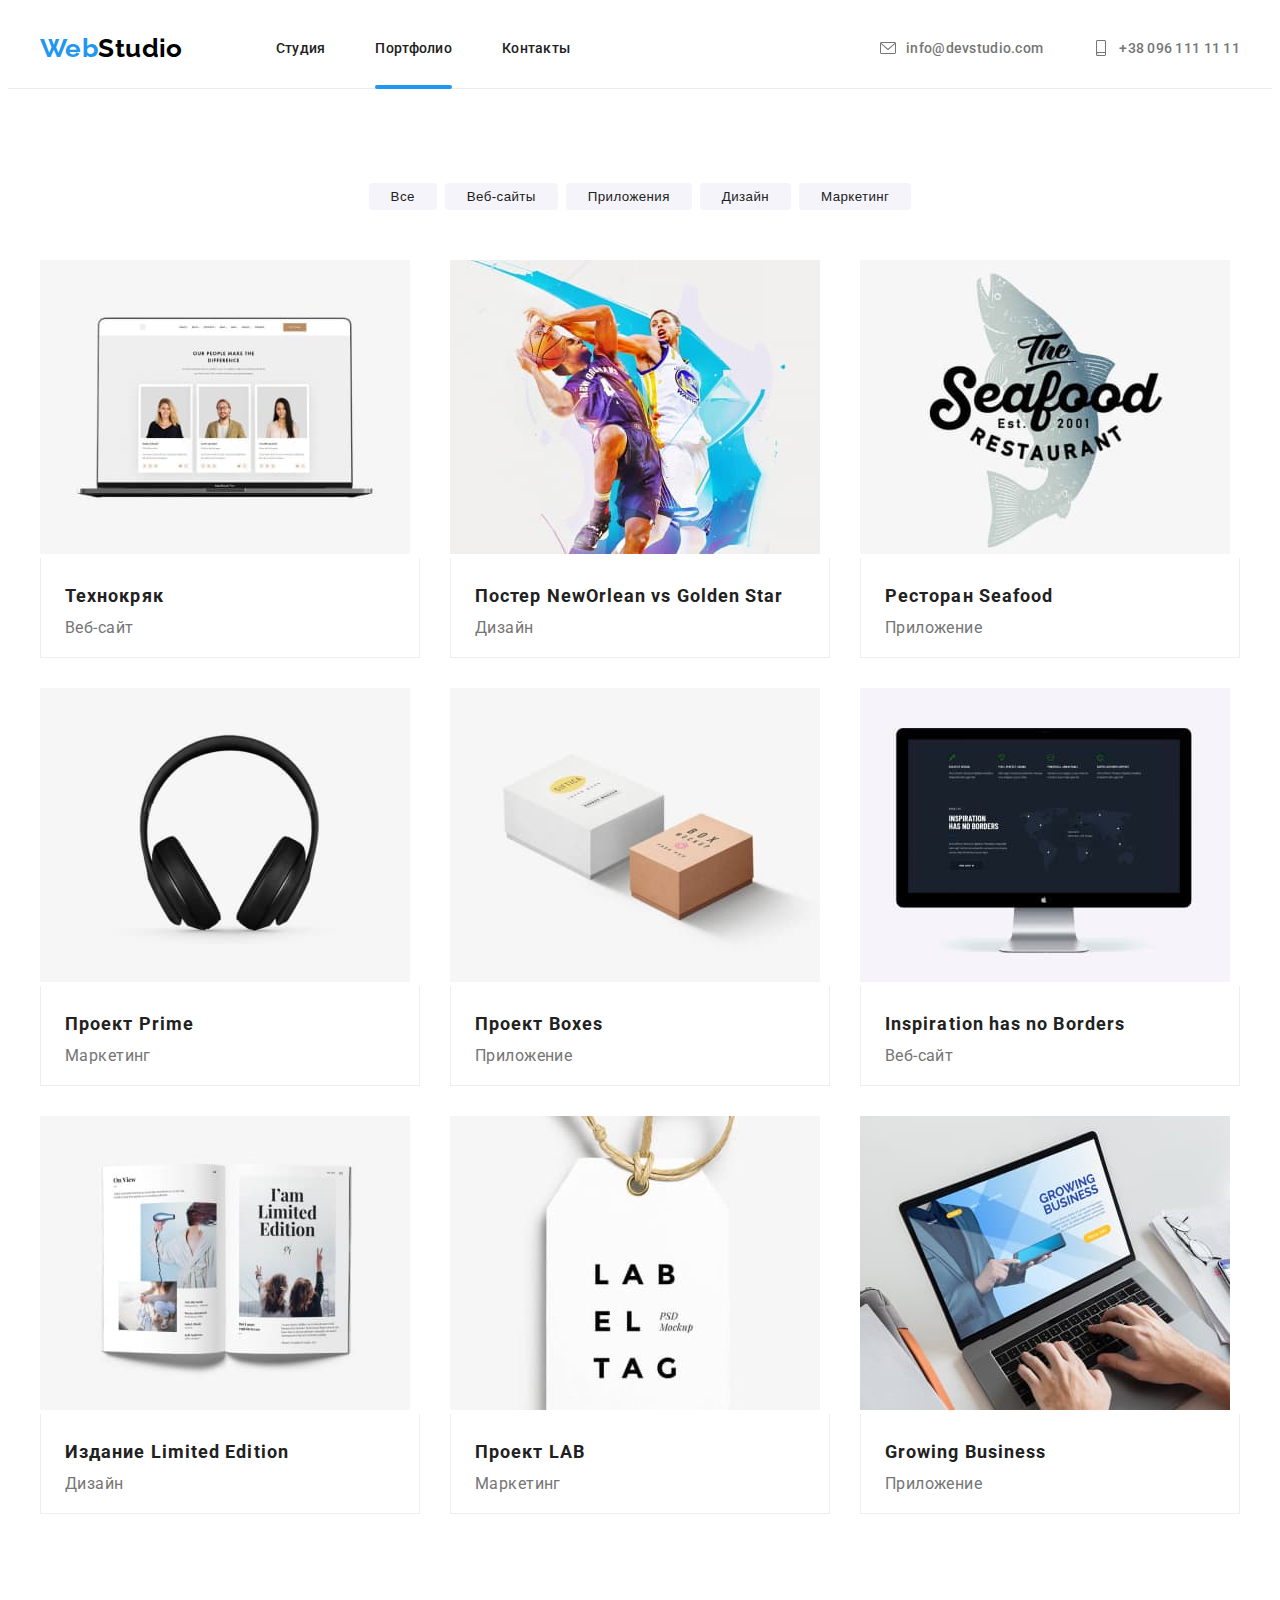
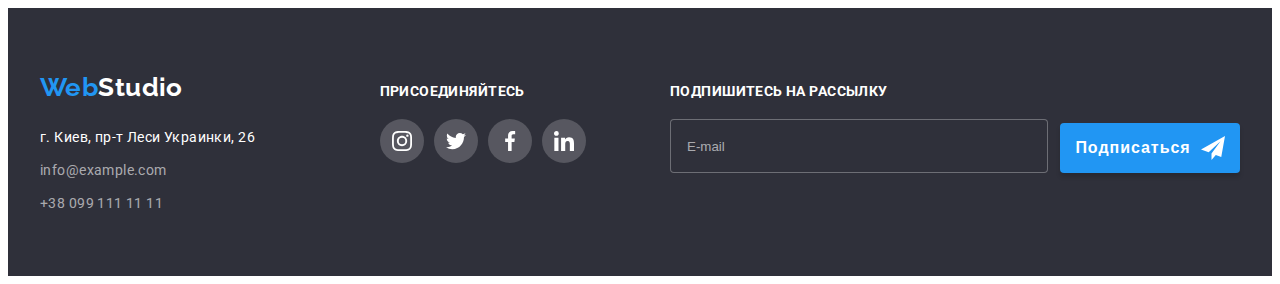
==== commit dc9c250f: "БЭМ" ====
--- a/portfolio.html
+++ b/portfolio.html
@@ -21,34 +21,43 @@
   <body>
     <!--Шапка сайта-->
     <header class="header">
-      <div class="container">
+      <div class="header__container container">
         <nav class="navigation">
-          <a class="logo link" href="./index.html"
-            ><span class="first-part-logo">Web</span
-            ><span class="second-part-logo">Studio</span></a
+          <a class="header__logo logo link" href="./index.html"
+            ><span class="logo__first-part">Web</span
+            ><span class="logo__second-part">Studio</span></a
           >
           <ul class="site-nav list-no-style">
-            <li class="item">
-              <a class="link" href="./index.html">Студия</a>
-            </li>
-            <li class="item">
-              <a class="current link" href="./portfolio.html">Портфолио</a>
-            </li>
-            <li class="item"><a class="link" href="#">Контакты</a></li>
+            <li class="site-nav__item">
+              <a class="site-nav__link link" href="./index.html">Студия</a>
+            </li>
+            <li class="site-nav__item">
+              <a
+                class="site-nav__link link--current link"
+                href="./portfolio.html"
+                >Портфолио</a
+              >
+            </li>
+            <li class="site-nav__item">
+              <a class="site-nav__link link" href="#">Контакты</a>
+            </li>
           </ul>
         </nav>
-        <ul class="list-no-style contacts">
-          <li class="item">
-            <a class="link-contacts link" href="mailto:info@devstudio.com">
-              <svg class="contacts-icon" width="20" height="20">
+        <ul class="list-no-style contacts-list">
+          <li class="contacts-list__item">
+            <a
+              class="contacts-list__link link"
+              href="mailto:info@devstudio.com"
+            >
+              <svg class="contacts-list__icon" width="16" height="16">
                 <use href="./images/icons.svg#icon-envelope"></use>
               </svg>
               info@devstudio.com</a
             >
           </li>
-          <li class="item">
-            <a class="link-contacts link" href="tel:+380961111111">
-              <svg class="contacts-icon" width="20" height="20">
+          <li class="contacts-list__item">
+            <a class="contacts-list__link link" href="tel:+380961111111">
+              <svg class="contacts-list__icon" width="16" height="16">
                 <use href="./images/icons.svg#icon-smartphone"></use>
               </svg>
               +38 096 111 11 11</a
@@ -58,34 +67,34 @@
       </div>
     </header>
     <!-- Основная информация -->
-    <main class="main-portfolio">
+    <main>
       <section class="section">
         <div class="container">
-          <h1 class="section-title" hidden>Портфолио</h1>
+          <h1 class="section__title" hidden>Портфолио</h1>
           <!-- Кнопки -->
-          <ul class="list-no-style filters">
-            <li class="btn">
-              <button type="button" class="button secondary btn-filters">
+          <ul class="list-no-style filters-list">
+            <li class="filters-list__item">
+              <button type="button" class="button filters-list__button">
                 Все
               </button>
             </li>
-            <li class="btn">
-              <button type="button" class="button secondary btn-filters">
+            <li class="filters-list__item">
+              <button type="button" class="button filters-list__button">
                 Веб-сайты
               </button>
             </li>
-            <li class="btn">
-              <button type="button" class="button secondary btn-filters">
+            <li class="filters-list__item">
+              <button type="button" class="button filters-list__button">
                 Приложения
               </button>
             </li>
-            <li class="btn">
-              <button type="button" class="button secondary btn-filters">
+            <li class="filters-list__item">
+              <button type="button" class="button filters-list__button">
                 Дизайн
               </button>
             </li>
-            <li class="btn">
-              <button type="button" class="button secondary btn-filters">
+            <li class="filters-list__item">
+              <button type="button" class="button filters-list__button">
                 Маркетинг
               </button>
             </li>
@@ -94,7 +103,7 @@
 
           <!-- Карточки -->
           <ul class="cards-list list-no-style">
-            <li class="element">
+            <li class="cards-list__item">
               <div class="thumb">
                 <img
                   src="./images/portfolio/project-1.jpg"
@@ -102,19 +111,19 @@
                   width="370"
                 />
                 <div class="overlay-cards">
-                  <p class="overlay-text">
-                    Технокряк это современная площадка распространения
-                    коронавируса. Компании используют эту платформу для
-                    цифрового шпионажа и атак на защищённые сервера конкурентов.
-                  </p>
-                </div>
-              </div>
-              <div class="text">
-                <h2 class="title">Технокряк</h2>
+                  <p class="overlay-cards__text">
+                    Технокряк это современная площадка распространения
+                    коронавируса. Компании используют эту платформу для
+                    цифрового шпионажа и атак на защищённые сервера конкурентов.
+                  </p>
+                </div>
+              </div>
+              <div class="cards-list__text">
+                <h2 class="cards-list__title">Технокряк</h2>
                 <p>Веб-сайт</p>
               </div>
             </li>
-            <li class="element">
+            <li class="cards-list__item">
               <div class="thumb">
                 <img
                   src="./images/portfolio/project-2.jpg"
@@ -122,19 +131,21 @@
                   width="370"
                 />
                 <div class="overlay-cards">
-                  <p class="overlay-text">
-                    Технокряк это современная площадка распространения
-                    коронавируса. Компании используют эту платформу для
-                    цифрового шпионажа и атак на защищённые сервера конкурентов.
-                  </p>
-                </div>
-              </div>
-              <div class="text">
-                <h2 class="title">Постер NewOrlean vs Golden Star</h2>
+                  <p class="overlay-cards__text">
+                    Технокряк это современная площадка распространения
+                    коронавируса. Компании используют эту платформу для
+                    цифрового шпионажа и атак на защищённые сервера конкурентов.
+                  </p>
+                </div>
+              </div>
+              <div class="cards-list__text">
+                <h2 class="cards-list__title">
+                  Постер NewOrlean vs Golden Star
+                </h2>
                 <p>Дизайн</p>
               </div>
             </li>
-            <li class="element">
+            <li class="cards-list__item">
               <div class="thumb">
                 <img
                   src="./images/portfolio/project-3.jpg"
@@ -142,19 +153,19 @@
                   width="370"
                 />
                 <div class="overlay-cards">
-                  <p class="overlay-text">
-                    Технокряк это современная площадка распространения
-                    коронавируса. Компании используют эту платформу для
-                    цифрового шпионажа и атак на защищённые сервера конкурентов.
-                  </p>
-                </div>
-              </div>
-              <div class="text">
-                <h2 class="title">Ресторан Seafood</h2>
+                  <p class="overlay-cards__text">
+                    Технокряк это современная площадка распространения
+                    коронавируса. Компании используют эту платформу для
+                    цифрового шпионажа и атак на защищённые сервера конкурентов.
+                  </p>
+                </div>
+              </div>
+              <div class="cards-list__text">
+                <h2 class="cards-list__title">Ресторан Seafood</h2>
                 <p>Приложение</p>
               </div>
             </li>
-            <li class="element">
+            <li class="cards-list__item">
               <div class="thumb">
                 <img
                   src="./images/portfolio/project-4.jpg"
@@ -162,19 +173,19 @@
                   width="370"
                 />
                 <div class="overlay-cards">
-                  <p class="overlay-text">
-                    Технокряк это современная площадка распространения
-                    коронавируса. Компании используют эту платформу для
-                    цифрового шпионажа и атак на защищённые сервера конкурентов.
-                  </p>
-                </div>
-              </div>
-              <div class="text">
-                <h2 class="title">Проект Prime</h2>
+                  <p class="overlay-cards__text">
+                    Технокряк это современная площадка распространения
+                    коронавируса. Компании используют эту платформу для
+                    цифрового шпионажа и атак на защищённые сервера конкурентов.
+                  </p>
+                </div>
+              </div>
+              <div class="cards-list__text">
+                <h2 class="cards-list__title">Проект Prime</h2>
                 <p>Маркетинг</p>
               </div>
             </li>
-            <li class="element">
+            <li class="cards-list__item">
               <div class="thumb">
                 <img
                   src="./images/portfolio/project-5.jpg"
@@ -182,19 +193,19 @@
                   width="370"
                 />
                 <div class="overlay-cards">
-                  <p class="overlay-text">
-                    Технокряк это современная площадка распространения
-                    коронавируса. Компании используют эту платформу для
-                    цифрового шпионажа и атак на защищённые сервера конкурентов.
-                  </p>
-                </div>
-              </div>
-              <div class="text">
-                <h2 class="title">Проект Boxes</h2>
+                  <p class="overlay-cards__text">
+                    Технокряк это современная площадка распространения
+                    коронавируса. Компании используют эту платформу для
+                    цифрового шпионажа и атак на защищённые сервера конкурентов.
+                  </p>
+                </div>
+              </div>
+              <div class="cards-list__text">
+                <h2 class="cards-list__title">Проект Boxes</h2>
                 <p>Приложение</p>
               </div>
             </li>
-            <li class="element">
+            <li class="cards-list__item">
               <div class="thumb">
                 <img
                   src="./images/portfolio/project-6.jpg"
@@ -202,19 +213,19 @@
                   width="370"
                 />
                 <div class="overlay-cards">
-                  <p class="overlay-text">
-                    Технокряк это современная площадка распространения
-                    коронавируса. Компании используют эту платформу для
-                    цифрового шпионажа и атак на защищённые сервера конкурентов.
-                  </p>
-                </div>
-              </div>
-              <div class="text">
-                <h2 class="title">Inspiration has no Borders</h2>
+                  <p class="overlay-cards__text">
+                    Технокряк это современная площадка распространения
+                    коронавируса. Компании используют эту платформу для
+                    цифрового шпионажа и атак на защищённые сервера конкурентов.
+                  </p>
+                </div>
+              </div>
+              <div class="cards-list__text">
+                <h2 class="cards-list__title">Inspiration has no Borders</h2>
                 <p>Веб-сайт</p>
               </div>
             </li>
-            <li class="element">
+            <li class="cards-list__item">
               <div class="thumb">
                 <img
                   src="./images/portfolio/project-7.jpg"
@@ -222,19 +233,19 @@
                   width="370"
                 />
                 <div class="overlay-cards">
-                  <p class="overlay-text">
-                    Технокряк это современная площадка распространения
-                    коронавируса. Компании используют эту платформу для
-                    цифрового шпионажа и атак на защищённые сервера конкурентов.
-                  </p>
-                </div>
-              </div>
-              <div class="text">
-                <h2 class="title">Издание Limited Edition</h2>
+                  <p class="overlay-cards__text">
+                    Технокряк это современная площадка распространения
+                    коронавируса. Компании используют эту платформу для
+                    цифрового шпионажа и атак на защищённые сервера конкурентов.
+                  </p>
+                </div>
+              </div>
+              <div class="cards-list__text">
+                <h2 class="cards-list__title">Издание Limited Edition</h2>
                 <p>Дизайн</p>
               </div>
             </li>
-            <li class="element">
+            <li class="cards-list__item">
               <div class="thumb">
                 <img
                   src="./images/portfolio/project-8.jpg"
@@ -242,19 +253,19 @@
                   width="370"
                 />
                 <div class="overlay-cards">
-                  <p class="overlay-text">
-                    Технокряк это современная площадка распространения
-                    коронавируса. Компании используют эту платформу для
-                    цифрового шпионажа и атак на защищённые сервера конкурентов.
-                  </p>
-                </div>
-              </div>
-              <div class="text">
-                <h2 class="title">Проект LAB</h2>
+                  <p class="overlay-cards__text">
+                    Технокряк это современная площадка распространения
+                    коронавируса. Компании используют эту платформу для
+                    цифрового шпионажа и атак на защищённые сервера конкурентов.
+                  </p>
+                </div>
+              </div>
+              <div class="cards-list__text">
+                <h2 class="cards-list__title">Проект LAB</h2>
                 <p>Маркетинг</p>
               </div>
             </li>
-            <li class="element">
+            <li class="cards-list__item">
               <div class="thumb">
                 <img
                   src="./images/portfolio/project-9.jpg"
@@ -262,15 +273,15 @@
                   width="370"
                 />
                 <div class="overlay-cards">
-                  <p class="overlay-text">
-                    Технокряк это современная площадка распространения
-                    коронавируса. Компании используют эту платформу для
-                    цифрового шпионажа и атак на защищённые сервера конкурентов.
-                  </p>
-                </div>
-              </div>
-              <div class="text">
-                <h2 class="title">Growing Business</h2>
+                  <p class="overlay-cards__text">
+                    Технокряк это современная площадка распространения
+                    коронавируса. Компании используют эту платформу для
+                    цифрового шпионажа и атак на защищённые сервера конкурентов.
+                  </p>
+                </div>
+              </div>
+              <div class="cards-list__text">
+                <h2 class="cards-list__title">Growing Business</h2>
                 <p>Приложение</p>
               </div>
             </li>
@@ -282,49 +293,69 @@
 
     <!--Подвал-->
     <footer class="footer">
-      <div class="container">
+      <div class="footer__container container">
         <div class="footer-left-block">
-          <a class="logo link" href="./index.html"
-            ><span class="first-part-logo">Web</span
-            ><span class="second-part-logo">Studio</span></a
+          <a class="footer__logo logo link" href="./index.html"
+            ><span class="logo__first-part">Web</span
+            ><span class="logo__second-part logo__second-part--white"
+              >Studio</span
+            ></a
           >
-          <address class="footer-address">
-            <p class="item">г. Киев, пр-т Леси Украинки, 26</p>
-            <a class="link-contacts link item" href="mailto:info@example.com"
+          <address class="footer__address">
+            <p class="footer__item">г. Киев, пр-т Леси Украинки, 26</p>
+            <a
+              class="footer__item footer__link link"
+              href="mailto:info@example.com"
               >info@example.com</a
             >
-            <a class="link-contacts link item" href="tel:+380991111111"
+            <a class="footer__item footer__link link" href="tel:+380991111111"
               >+38 099 111 11 11</a
             >
           </address>
         </div>
-        <div class="footer-right-block">
-          <h2 class="title">Присоединяйтесь</h2>
+        <div class="subscribe">
+          <h2 class="footer__title">Присоединяйтесь</h2>
           <ul class="list-no-style social-list">
-            <li class="item">
-              <a class="social-link" href="instagram.com">
-                <svg class="social-icon" width="20" height="20">
+            <li class="social-list__item social-list__item--grey-bg">
+              <a class="social-list__link" href="instagram.com">
+                <svg
+                  class="social-list__icon social-list__icon--white"
+                  width="20"
+                  height="20"
+                >
                   <use href="./images/icons.svg#icon-instagram"></use>
                 </svg>
               </a>
             </li>
-            <li class="item">
-              <a class="social-link" href="twitter.com">
-                <svg class="social-icon" width="20" height="20">
+            <li class="social-list__item social-list__item--grey-bg">
+              <a class="social-list__link" href="twitter.com">
+                <svg
+                  class="social-list__icon social-list__icon--white"
+                  width="20"
+                  height="20"
+                >
                   <use href="./images/icons.svg#icon-twitter"></use>
                 </svg>
               </a>
             </li>
-            <li class="item">
-              <a class="social-link" href="facebook.com">
-                <svg class="social-icon" width="20" height="20">
+            <li class="social-list__item social-list__item--grey-bg">
+              <a class="social-list__link" href="facebook.com">
+                <svg
+                  class="social-list__icon social-list__icon--white"
+                  width="20"
+                  height="20"
+                >
                   <use href="./images/icons.svg#icon-facebook"></use>
                 </svg>
               </a>
             </li>
-            <li class="item">
-              <a class="social-link" href="linkedin.com">
-                <svg class="social-icon" width="20" height="20">
+            <li class="social-list__item social-list__item--grey-bg">
+              <a class="social-list__link" href="linkedin.com">
+                <svg
+                  class="social-list__icon social-list__icon--white"
+                  width="20"
+                  height="20"
+                >
                   <use href="./images/icons.svg#icon-linkedin"></use>
                 </svg>
               </a>
@@ -332,21 +363,20 @@
           </ul>
         </div>
         <form class="js-speaker-form form-send">
-          <div class="form-field">
-            <label for="send" class="form-label title"
+          <div class="form-send__field">
+            <label for="send" class="form-label footer__title"
               >Подпишитесь на рассылку</label
             >
             <input
               type="email"
-              class="form-input"
+              class="form-send__input form-input"
               name="send"
               id="send"
               placeholder="E-mail"
             />
           </div>
-
-          <button type="submit" class="button primary">
-            <span class="btn-send-text">Подписаться</span>
+          <button type="submit" class="button button--primary">
+            <span class="form-send__button-text">Подписаться</span>
             <svg width="24" height="24">
               <use href="./images/icons.svg#icon-send"></use>
             </svg>
--- a/css/styles.css
+++ b/css/styles.css
@@ -60,10 +60,10 @@
   font-size: 26px;
   line-height: 1.476;
 }
-.first-part-logo {
+.logo__first-part {
   color: var(--accent-color);
 }
-.second-part-logo {
+.logo__second-part {
   color: #000000;
 }
 /* /LOGO */
@@ -82,6 +82,24 @@
   color: currentColor;
   text-decoration: none;
 }
+
+.link--current {
+  display: flex;
+  position: relative;
+  color: var(--accent-color);
+}
+
+.link--current::after {
+  content: '';
+  position: absolute;
+  bottom: -1px;
+  left: 0;
+  height: 4px;
+  width: 100%;
+  background-color: var(--accent-color);
+  border-radius: 2px;
+}
+
 /* /LINK */
 
 /* BUTTONS */
@@ -94,7 +112,7 @@
   border-radius: 4px;
 }
 
-.primary {
+.button--primary {
   font-weight: bold;
   font-size: 16px;
   line-height: 1.875;
@@ -109,14 +127,14 @@
   align-items: center;
   width: 200px;
   height: 50px;
-}
-
-.secondary {
-  letter-spacing: 0.03em;
-  background-color: var(--secondary-bg-color);
-  color: var(--title-text-color);
-  padding: 6px 22px;
-}
+  box-shadow: var(--shadow-button-order);
+}
+
+.button--primary--center {
+  margin-left: auto;
+  margin-right: auto;
+}
+
 /* /BUTTONS */
 
 /* /Components */
@@ -131,7 +149,7 @@
 .header {
   border-bottom: 1px solid var(--header-border-color);
 }
-.header .container {
+.header__container {
   display: flex;
   align-items: center;
 }
@@ -139,7 +157,7 @@
   display: flex;
   align-items: center;
 }
-.header .logo {
+.header__logo {
   margin-right: 93px;
 }
 
@@ -147,11 +165,14 @@
   display: flex;
 }
 
-.site-nav .item:not(:last-child) {
+.site-nav__item {
+  display: flex;
+}
+.site-nav__item:not(:last-child) {
   margin-right: 50px;
 }
 
-.site-nav .link {
+.site-nav__link {
   padding-top: 32px;
   padding-bottom: 32px;
   display: block;
@@ -163,72 +184,40 @@
   transition: color 250ms cubic-bezier(0.4, 0, 0.2, 1);
 }
 
-.site-nav .link:hover,
-.site-nav .link:focus {
+.site-nav__link:hover,
+.site-nav__link:focus {
   color: var(--accent-color);
 }
-.site-nav .link.current {
-  color: var(--accent-color);
-}
-
-.site-nav .item {
-  display: flex;
-}
-
-.current.link {
-  display: flex;
-  position: relative;
-}
-
-.current.link::after {
-  content: '';
-  position: absolute;
-  bottom: -1px;
-  height: 4px;
-  width: 100%;
-  background-color: var(--accent-color);
-  border-radius: 2px;
-}
-
-.link-contacts {
+
+.contacts-list {
+  margin-left: auto;
+  display: flex;
+}
+
+.contacts-list__item + .contacts-list__item {
+  margin-left: 50px;
+}
+
+.contacts-list__link {
   font-weight: 500;
   font-size: 14px;
   line-height: 1.143;
   letter-spacing: 0.02em;
   color: currentColor;
-}
-
-.link-contacts {
   display: flex;
   align-items: center;
   transition: color 250ms cubic-bezier(0.4, 0, 0.2, 1);
-}
-
-.contacts-icon {
+  display: flex;
+}
+
+.contacts-list__link:hover,
+.contacts-list__link:focus {
+  color: var(--accent-color);
+}
+
+.contacts-list__icon {
   margin-right: 10px;
   fill: currentColor;
-}
-
-.link-contacts:hover,
-.link-contacts:focus {
-  color: var(--accent-color);
-}
-
-.header .contacts {
-  margin-left: auto;
-}
-.header .contacts {
-  display: flex;
-}
-
-.contacts .item + .item {
-  margin-left: 50px;
-}
-
-.link-contacts .link {
-  display: flex;
-}
-.contacts-icon {
   display: flex;
   flex-direction: row;
 }
@@ -240,7 +229,7 @@
 .hero {
   text-align: center;
 }
-.hero-title {
+.hero__title {
   font-weight: 900;
   font-size: 44px;
   line-height: 1.36;
@@ -278,10 +267,10 @@
   padding-bottom: 94px;
 }
 
-.section.no-padding {
+.section--no-padding {
   padding-top: 0;
 }
-.section-title {
+.section__title {
   font-weight: bold;
   font-size: 36px;
   line-height: 1.167;
@@ -296,7 +285,26 @@
   display: flex;
   justify-content: space-between;
 }
-.advantage-list .title {
+
+.advantage-list__item {
+  width: 270px;
+}
+.advantage-list__item:not(:last-child) {
+  margin-right: 30px;
+}
+
+.advantage-list__icon {
+  display: flex;
+  background-color: var(--secondary-bg-color);
+  align-items: center;
+  justify-content: center;
+  width: 270px;
+  height: 120px;
+
+  margin-bottom: 30px;
+}
+
+.advantage-list__title {
   font-weight: bold;
   font-size: 14px;
   line-height: 1.143;
@@ -304,34 +312,6 @@
   color: var(--title-text-color);
   margin-bottom: 10px;
 }
-
-.advantage {
-  width: 270px;
-}
-.advantage:not(:last-child) {
-  margin-right: 30px;
-}
-
-/* .advantage::before {
-
- 
-  min-height: 110px;
-
-  margin-bottom: 10px;
-
-}
-*/
-.advantage-icon {
-  display: flex;
-  background-color: var(--secondary-bg-color);
-  align-items: center;
-  justify-content: center;
-  width: 270px;
-  height: 120px;
-
-  margin-bottom: 30px;
-}
-
 /* /advantage */
 
 /* Work */
@@ -340,15 +320,15 @@
   justify-content: space-between;
 }
 
-.work-list .item {
+.work-list__item {
   position: relative;
 }
 
-.work-example {
+.work-list__example {
   display: block;
 }
 
-.work-label {
+.work-list__label {
   position: absolute;
   bottom: 0%;
   display: block;
@@ -366,6 +346,10 @@
 
 /* /Work */
 
+/* Elements */
+
+/* /Elements */
+
 /* Team */
 .team {
   background-color: var(--secondary-bg-color);
@@ -377,27 +361,31 @@
   display: flex;
 }
 
-.team-list .title {
-  font-weight: 500;
-  color: var(--title-text-color);
-  margin-bottom: 10px;
-}
-.team-list .text {
+.team-list__item {
+  width: 270px;
+  border-radius: 4px;
+  box-shadow: var(--shadow-cards);
+  background-color: var(--primary-bg-color);
+}
+.team-list__item:not(:last-child) {
+  margin-right: 30px;
+}
+.team-list__photo {
+  display: block;
+}
+.team-list__text {
   padding-top: 30px;
   padding-bottom: 30px;
   padding-left: 32px;
   padding-right: 32px;
 }
-.team-list .element {
-  width: 270px;
-  border-radius: 4px;
-  box-shadow: var(--shadow-cards);
-}
-.team-list .element:not(:last-child) {
-  margin-right: 30px;
-}
-
-.text .about {
+.team-list__title {
+  font-weight: 500;
+  color: var(--title-text-color);
+  margin-bottom: 10px;
+}
+
+.team-list__about {
   margin-bottom: 16px;
 }
 
@@ -405,7 +393,7 @@
   display: flex;
   text-align: center;
 }
-.social-list .item {
+.social-list__item {
   display: flex;
   /* height: 44px;
   width: 44px; */
@@ -414,11 +402,11 @@
   border-radius: 50%;
 }
 
-.social-list .item:not(:last-child) {
+.social-list__item:not(:last-child) {
   margin-right: 10px;
 }
 
-.social-list .social-link {
+.social-list__link {
   display: flex;
   height: 44px;
   width: 44px;
@@ -429,18 +417,18 @@
   transition: background-color 250ms cubic-bezier(0.4, 0, 0.2, 1);
 }
 
-.social-list .social-link:hover,
-.social-list .social-link:focus {
+.social-list__link:hover,
+.social-list__link:focus {
   background-color: var(--accent-color);
 }
 
-.social-icon {
+.social-list__icon {
   fill: var(--icon-color);
   transition: fill 250ms cubic-bezier(0.4, 0, 0.2, 1);
 }
 
-.team-list .social-link:hover .social-icon,
-.team-list .social-link:focus .social-icon {
+.social-list__link:hover .social-list__icon,
+.social-list__link:focus .social-list__icon {
   fill: var(--text-color-on-dark);
 }
 
@@ -451,7 +439,7 @@
   display: flex;
   justify-content: center;
 }
-.clients-list .item {
+.clients-list__item {
   display: flex;
   /* border: 1px solid var(--icon-color);
   box-sizing: border-box;
@@ -461,11 +449,11 @@
   /* transition: 250ms cubic-bezier(0.4, 0, 0.2, 1); */
 }
 
-.clients-list .item:not(:last-child) {
+.clients-list__item:not(:last-child) {
   margin-right: 30px;
 }
 
-.clients-list .clients-link {
+.clients-list__link {
   display: flex;
   width: 100%;
   align-items: center;
@@ -476,67 +464,54 @@
   transition: 250ms cubic-bezier(0.4, 0, 0.2, 1);
 }
 
-.clients-icon {
+.clients-list__icon {
   fill: var(--icon-color);
   transition: fill 250ms cubic-bezier(0.4, 0, 0.2, 1);
 }
 
-.clients-list .clients-link:hover,
-.clients-list .clients-link:focus {
+.clients-list__link:hover,
+.clients-list__link:focus {
   border: 1px solid var(--accent-color);
 }
 
-.clients-list .clients-link:hover .clients-icon,
-.clients-list .clients-link:focus .clients-icon {
+.clients-list__link:hover .clients-list__icon,
+.clients-list__link:focus .clients-list__icon {
   fill: var(--accent-color);
 }
 
 /* /Clients */
 
 /* Buttons */
-.btn-center {
-  font-weight: 700;
-  box-shadow: var(--shadow-button-order);
-  margin-left: auto;
-  margin-right: auto;
-}
-
-.filters .btn:not(:last-child) {
+
+.filters-list__item:not(:last-child) {
   margin-right: 8px;
 }
 
-.btn .btn-filters {
+.filters-list__button {
   font-weight: 500;
   background-color: var(--secondary-bg-color);
   color: var(--title-text-color);
+  letter-spacing: 0.03em;
+  padding: 6px 22px;
   box-shadow: none;
   transition: background-color 250ms cubic-bezier(0.4, 0, 0.2, 1),
     color 250ms cubic-bezier(0.4, 0, 0.2, 1),
     box-shadow 250ms cubic-bezier(0.4, 0, 0.2, 1);
 }
 
-.filters {
+.filters-list {
   display: flex;
   justify-content: center;
   margin-bottom: 50px;
 }
 
-.btn .btn-filters:hover,
-.btn .btn-filters:focus {
+.filters-list__button:hover,
+.filters-list__button:focus {
   background-color: var(--accent-color);
   color: var(--text-color-on-dark);
   box-shadow: var(--shadow-button);
 }
 /* /Buttons */
-
-/* Elements */
-.element {
-  background-color: var(--primary-bg-color);
-}
-.element .photo {
-  display: block;
-}
-/* /Elements */
 
 /* Cards */
 .cards-list {
@@ -547,18 +522,19 @@
   margin-left: calc(-1 * var(--card-set-gap));
   margin-top: calc(-1 * var(--card-set-gap));
 }
-.cards-list .element {
+.cards-list__item {
   flex-basis: calc(100% / 3 - 30px);
   margin-left: var(--card-set-gap);
   margin-top: var(--card-set-gap);
   transition: box-shadow 250ms cubic-bezier(0.4, 0, 0.2, 1);
-}
-
-.cards-list .element:hover {
+  background-color: var(--primary-bg-color);
+}
+
+.cards-list__item:hover {
   box-shadow: var(--shadow-cards-element);
 }
 
-.cards-list .title {
+.cards-list__title {
   font-weight: bold;
   font-size: 18px;
   line-height: 2;
@@ -566,7 +542,8 @@
   color: var(--title-text-color);
   margin-bottom: 4px;
 }
-.cards-list .text {
+
+.cards-list__text {
   padding-top: 20px;
   padding-bottom: 20px;
   padding-right: 24px;
@@ -596,12 +573,12 @@
   transition: transform 250ms cubic-bezier(0.4, 0, 0.2, 1);
 }
 
-.cards-list .element:hover .overlay-cards {
+.cards-list__item:hover .overlay-cards {
   transform: translateY(0);
   opacity: 1;
 }
 
-.overlay-text {
+.overlay-cards__text {
   color: var(--text-color-on-dark);
   font-size: 18px;
   line-height: 1.56;
@@ -620,7 +597,7 @@
   padding-bottom: 60px;
 }
 
-.footer .container {
+.footer__container {
   display: flex;
   align-items: baseline;
   justify-content: space-between;
@@ -630,40 +607,41 @@
   margin-right: 40px;
 }
 
-.footer .logo {
+.footer__logo {
   display: block;
   margin-bottom: 20px;
 }
-.footer-address {
+
+.logo__second-part--white {
+  color: var(--text-color-on-dark);
+}
+
+.footer__address {
   font-size: 14px;
   font-style: normal;
   line-height: 1.714;
   color: var(--text-color-on-dark);
-
   display: flex;
   flex-direction: column;
 }
-.footer-address .link-contacts {
+.footer__link {
   color: rgba(255, 255, 255, 0.6);
   transition: color 250ms cubic-bezier(0.4, 0, 0.2, 1);
 }
 
-.footer-address .item:not(:last-child) {
+.footer__item:not(:last-child) {
   margin-bottom: 9px;
 }
 
-.footer-address .link-contacts:hover,
-.footer-address .link-contacts:focus {
+.footer__link:hover,
+.footer__link:focus {
   color: var(--accent-color);
 }
-.footer .second-part-logo {
-  color: var(--text-color-on-dark);
-}
-
-.footer-right-block {
+
+.subscribe {
   text-align: center;
 }
-.footer .title {
+.footer__title {
   color: var(--text-color-on-dark);
   /* color: var(--text-color-on-dark); */
   font-weight: bold;
@@ -674,7 +652,7 @@
   text-align: left;
 }
 
-.footer-right-block .item {
+.social-list__item--grey-bg {
   border-radius: 50%;
   background-color: rgba(255, 255, 255, 0.1);
   background-repeat: no-repeat;
@@ -683,11 +661,7 @@
   transition: background-color 250ms cubic-bezier(0.4, 0, 0.2, 1);
 }
 
-.footer-right-block .social-link:hover,
-.footer-right-block .social-link:focus {
-  background-color: var(--accent-color);
-}
-.footer .social-icon {
+.social-list__icon--white {
   fill: var(--text-color-on-dark);
 }
 
@@ -756,22 +730,19 @@
   cursor: pointer;
 }
 
-.icon-close {
+.close__icon {
   fill: var(--title-text-color);
   transition: fill 250ms cubic-bezier(0.4, 0, 0.2, 1);
 }
 
-.close:hover .icon-close,
-.close:focus .icon-close {
+.close:hover .close__icon,
+.close:focus .close__icon {
   fill: var(--accent-color);
 }
 
 /* ------------------------------------------- */
 
 /* FORM */
-.form-textarea {
-  resize: none;
-}
 
 .form {
   position: relative;
@@ -784,7 +755,7 @@
   box-sizing: border-box;
 }
 
-.form-title {
+.form__title {
   text-align: center;
   font-weight: bold;
   font-size: 20px;
@@ -796,24 +767,23 @@
   margin-bottom: 12px;
 }
 
-.form-field {
+.form__field {
   position: relative;
   display: flex;
   flex-direction: column;
   margin-bottom: 10px;
-  /* outline: 1px solid tomato; */
-}
-
-.form .form-label {
+}
+
+.form__label {
   color: var(--primary-text-color);
 }
 
-.form-field ::placeholder {
+.form__field::placeholder {
   color: rgba(117, 117, 117, 0.5);
 }
 
-.form-field .form-input,
-.form-field .form-textarea {
+.form__input,
+.form__textarea {
   margin: 0;
   padding: 10px 10px;
   border-radius: 4px;
@@ -825,80 +795,27 @@
   transition: border 250ms cubic-bezier(0.4, 0, 0.2, 1);
 }
 
-.form .form-input[type='text'],
-.form .form-input[type='tel'],
-.form .form-input[type='email'] {
+.form__input[type='text'],
+.form__input[type='tel'],
+.form__input[type='email'] {
   padding-left: 42px;
 }
 
-.form-field .form-input:focus,
-.form-field .form-textarea:focus {
+.form__input:focus,
+.form__textarea:focus {
   border: 1px solid var(--accent-color);
 }
 
-.form-field .form-textarea {
+.form__textarea {
   min-height: 120px;
-}
-.group {
-  margin-bottom: 20px;
-}
-
-.agree {
-  position: relative;
-  display: flex;
-  flex-direction: row;
-  align-items: center;
-  justify-content: center;
-  margin-bottom: 30px;
-  height: 24px;
-  /* z-index: 2; */
-  /* background-color: tomato; */
-}
-.layer2 {
-  z-index: 1;
-}
-
-.agree-input {
-  opacity: 0;
-}
-
-.icon-disagree,
-.icon-agree {
-  position: absolute;
-  display: flex;
-  align-items: center;
-  justify-content: center;
-  top: 5px;
-  /* left: 2px; */
-  left: 12px;
-  height: 15px;
-  width: 16px;
-  pointer-events: none;
-}
-
-.icon-agree {
-  opacity: 0;
-}
-
-.agree-input:checked ~ .icon-disagree {
-  opacity: 0;
-}
-
-.agree-input:checked ~ .icon-agree {
-  opacity: 1;
-}
-
-.agree .text-label {
-  font-size: 14px;
-  line-height: 1.71;
-  letter-spacing: 0.03em;
-
-  color: var(--primary-text-color);
-
-  margin-left: 7px;
-}
-
-.form-field .icon-form {
+  resize: none;
+}
+
+.form__input:focus + .form__icon {
+  fill: var(--accent-color);
+}
+
+.form__icon {
   position: absolute;
   left: 12px;
   bottom: 11px;
@@ -906,21 +823,66 @@
   width: 18px;
   height: 18px;
   transition: fill 250ms cubic-bezier(0.4, 0, 0.2, 1);
-  /* background-color: aquamarine; */
-}
-
-.form-field .form-input:focus + .icon-form {
-  fill: var(--accent-color);
-}
-
-.modal-link {
+}
+
+.agree {
+  position: relative;
+  display: flex;
+  flex-direction: row;
+  align-items: center;
+  justify-content: center;
+  margin-bottom: 30px;
+  height: 24px;
+}
+
+.agree__input {
+  position: absolute;
+  width: 1px;
+  height: 1px;
+  margin: -1px;
+  border: 0;
+  padding: 0;
+  clip: rect(0 0 0 0);
+  overflow: hidden;
+}
+
+.agree__icon {
+  position: absolute;
+  display: flex;
+  align-items: center;
+  justify-content: center;
+  top: 5px;
+  /* left: 2px; */
+  left: 12px;
+  height: 15px;
+  width: 16px;
+  box-sizing: border-box;
+  pointer-events: none;
+  border: 2px solid var(--title-text-color);
+  border-radius: 2px;
+}
+
+.agree__input:checked ~ .agree__icon {
+  background-color: var(--accent-color);
+  border: 2px solid var(--accent-color);
+}
+
+.agree__text-label {
+  font-size: 14px;
+  line-height: 1.71;
+  letter-spacing: 0.03em;
+
+  color: var(--primary-text-color);
+
+  /* margin-left: 15px; */
+  padding-left: 25px;
+}
+
+.agree__link {
   color: var(--accent-color);
 }
 
-.form-send .form-input {
-  width: 358px;
-  height: 50px;
-}
+/* FORM-SEND */
 
 .form-send {
   position: relative;
@@ -932,29 +894,29 @@
   box-sizing: border-box;
 }
 
-.form-send .form-input {
+.form-send__input {
+  width: 358px;
+  height: 50px;
   background-color: var(--bg-color-footer);
   border: 1px solid rgba(255, 255, 255, 0.3);
-  /* box-sizing: border-box;
-  filter: drop-shadow(0px 4px 4px rgba(0, 0, 0, 0.15));
-  border-radius: 4px; */
-}
-
-.form-send .form-field {
+  border-radius: 4px;
+  color: var(--text-color-on-dark);
+  padding-left: 16px;
+}
+
+.form-send__field {
+  position: relative;
+  display: flex;
+  flex-direction: column;
   margin-right: 12px;
   margin-bottom: 0;
-  /* 
-  position: relative;
-  display: flex;
-  flex-direction: column;
-  margin-bottom: 10px; */
-}
-
-.btn-send-text {
+}
+
+.form-send__button-text {
   margin-right: 10px;
 }
 
-.form-send .form-input::placeholder {
+.form-send__input::placeholder {
   color: rgba(255, 255, 255, 0.6);
 }
 
